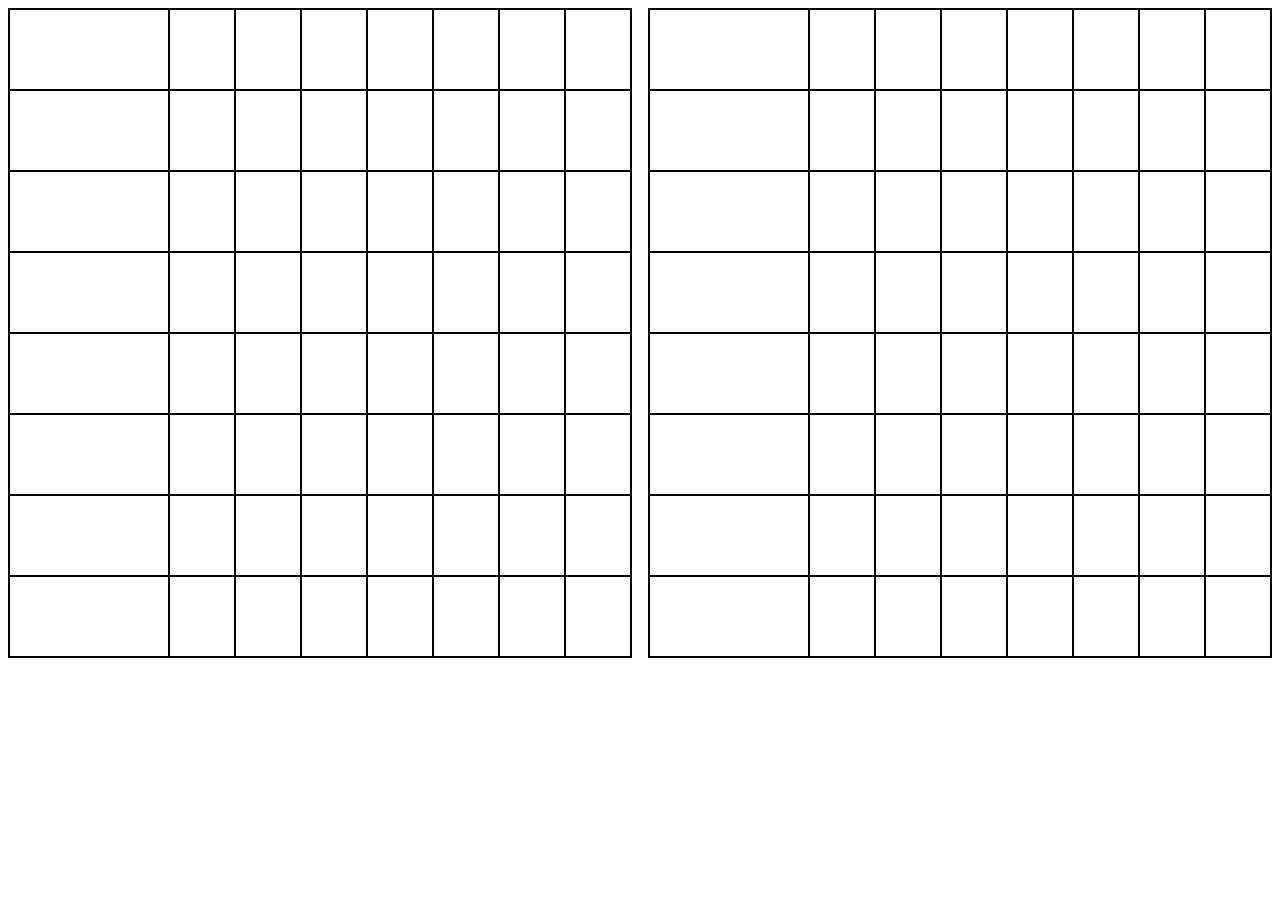
==== game.html @ 0fb9dce0 "Basic game board layout with CSS and JS" ====
<!DOCTYPE html>
<html lang="en">
<head>
    <meta charset="UTF-8">
    <meta name="viewport" content="width=device-width, initial-scale=1.0">
    <link rel="stylesheet" href="assets/game.css" />
    <script src="assets/game.js" defer></script>
    <title>Battleship</title>
</head>
<body>
    <div class="boards">
        <div class="board player"></div>
        <div class="board opponent"></div>
    </div>
</body>
</html>
---- assets/game.css ----
.boards {
	display: grid;
	grid-template-columns: 1fr 1fr;
	gap: 1rem;
}

.board {
	display: grid;
	grid-template-columns: 10rem repeat(7, 1fr);
	grid-auto-rows: minmax(9vh, auto);
	border-top: 2px solid black;
	border-left: 2px solid black;
}

.cell,
.label {
	border-right: 2px solid black;
	border-bottom: 2px solid black;
}
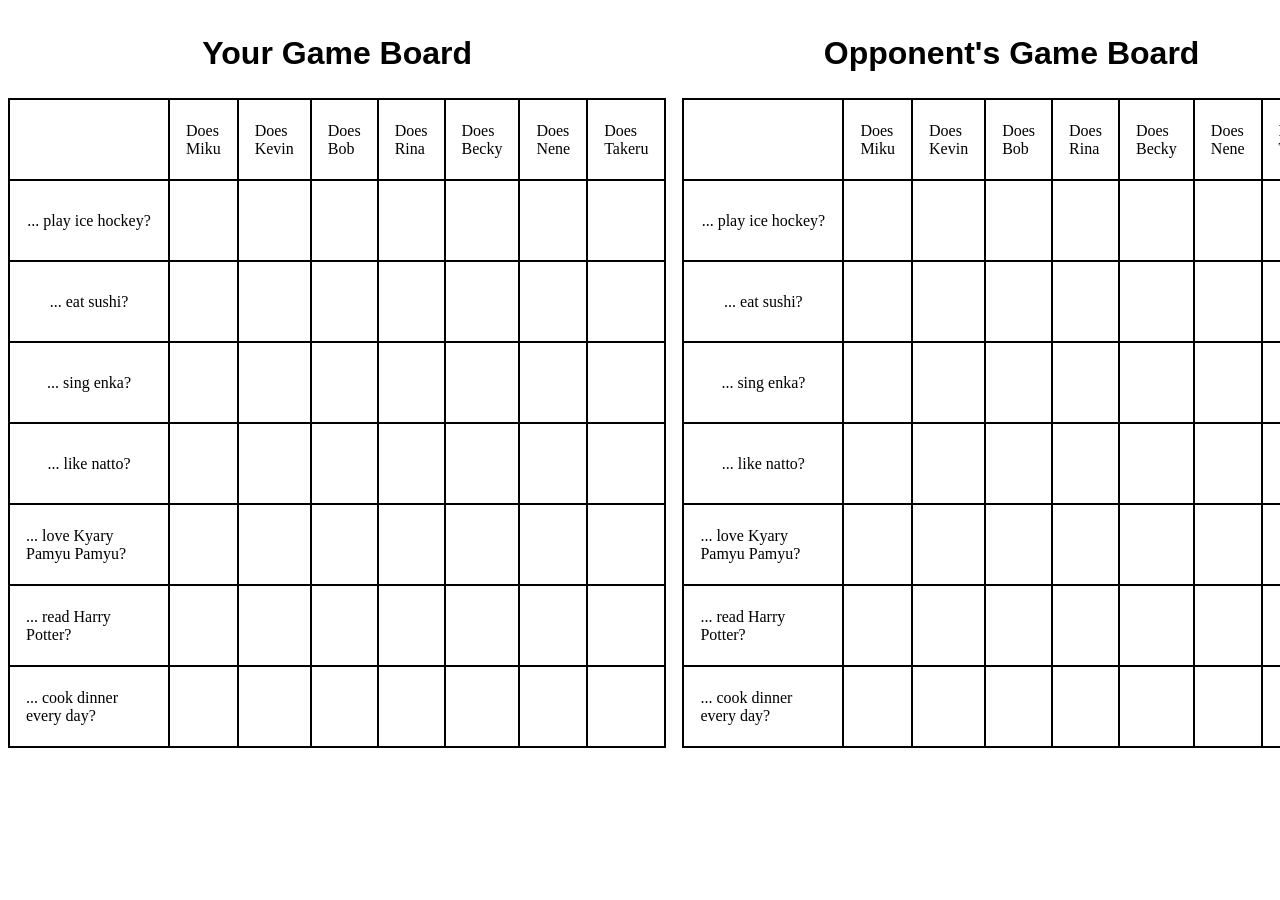
==== commit 52f285bd: "Add board titles" ====
--- a/game.html
+++ b/game.html
@@ -9,8 +9,14 @@
 </head>
 <body>
     <div class="boards">
-        <div class="board player"></div>
-        <div class="board opponent"></div>
+        <div class="side">
+            <h2 class="board-name">Your Game Board</h2>
+            <div class="board player"></div>
+        </div>
+        <div class="side">
+            <h2 class="board-name">Opponent's Game Board</h2>
+            <div class="board opponent"></div>
+        </div>
     </div>
 </body>
 </html>
--- a/assets/game.css
+++ b/assets/game.css
@@ -16,4 +16,23 @@
 .label {
 	border-right: 2px solid black;
 	border-bottom: 2px solid black;
+}
+
+.label {
+	padding: 1rem;
+	display: flex;
+	justify-content: center;
+	align-items: center;
+	text-align: left;
+	white-space: pre-line;
+}
+
+.selected {
+	background-color: hsla(0, 59%, 41%, 0.75);
+}
+
+.board-name {
+	text-align: center;
+	font-family: 'Comic Sans MS', 'Comic Sans', Arial, Helvetica, sans-serif;
+	font-size: 2rem;
 }
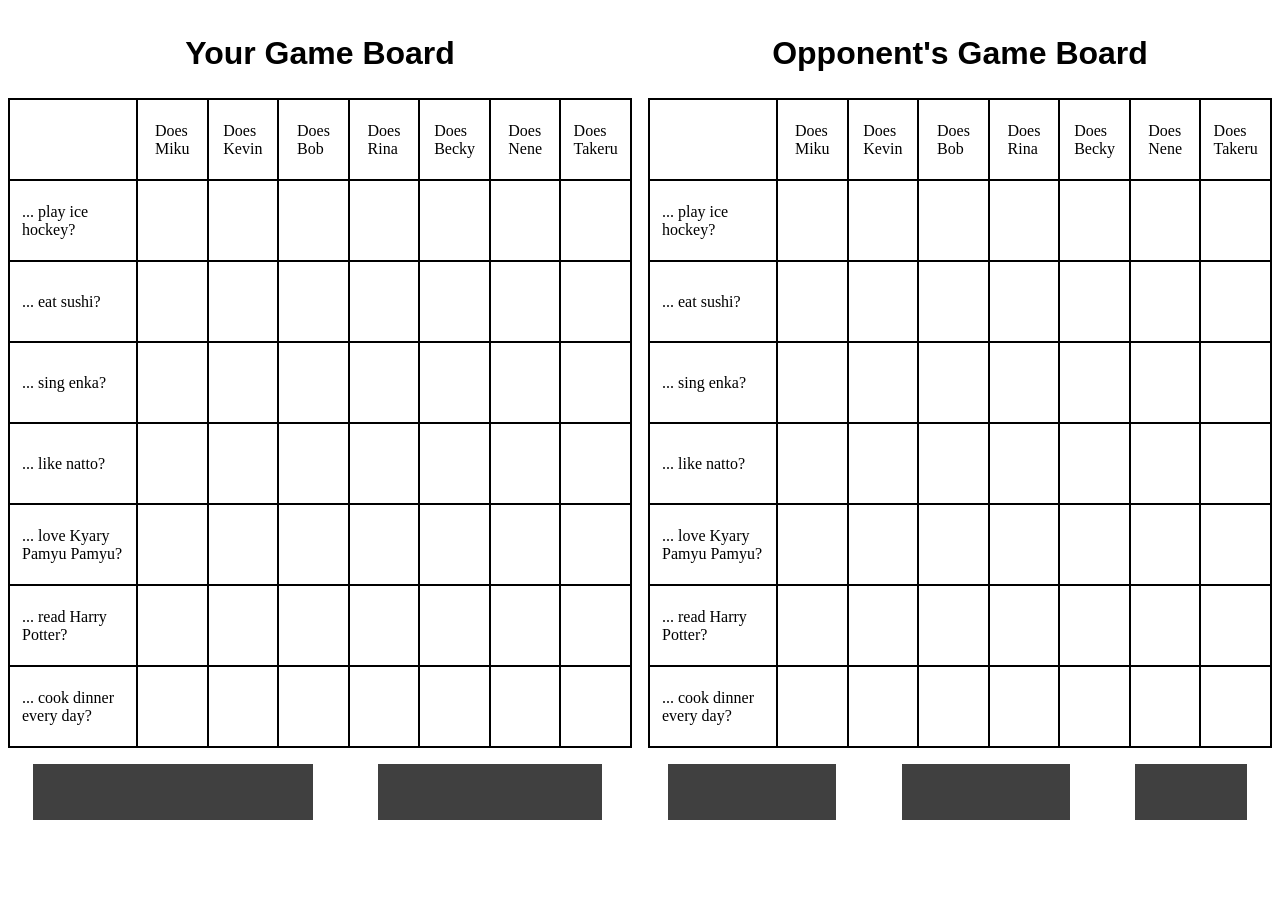
==== commit 504ca53a: "Implement basic ship logic" ====
--- a/game.html
+++ b/game.html
@@ -18,5 +18,6 @@
             <div class="board opponent"></div>
         </div>
     </div>
+    <div class="shipyard"></div>
 </body>
 </html>
--- a/assets/game.css
+++ b/assets/game.css
@@ -2,33 +2,81 @@
 	display: grid;
 	grid-template-columns: 1fr 1fr;
 	gap: 1rem;
+	margin-bottom: 1rem;
 }
 
 .board {
 	display: grid;
-	grid-template-columns: 10rem repeat(7, 1fr);
+	grid-template-columns: 8rem repeat(7, 1fr);
 	grid-auto-rows: minmax(9vh, auto);
 	border-top: 2px solid black;
 	border-left: 2px solid black;
 }
 
 .cell,
-.label {
+.table-corner,
+.label-col,
+.label-row {
 	border-right: 2px solid black;
 	border-bottom: 2px solid black;
 }
 
-.label {
-	padding: 1rem;
+.label-col,
+.label-row {
+	padding: 0.75rem;
 	display: flex;
-	justify-content: center;
 	align-items: center;
 	text-align: left;
 	white-space: pre-line;
 }
 
-.selected {
+.label-col {
+	justify-content: center;
+}
+
+.label-row {
+	justify-content: flex-start;
+}
+
+.selected-player {
 	background-color: hsla(0, 59%, 41%, 0.75);
+}
+
+.selected-opponent {
+	background-color: hsla(268, 59%, 41%, 0.75);
+}
+
+.ship {
+	display: flex;
+	margin-inline: auto;
+}
+
+.ship-square {
+	background-color: hsla(0, 0%, 0%, 0.75);
+	height: 3.5rem;
+	width: 3.5rem;
+}
+
+.ship-selected .ship-square {
+	background-color: hsla(234, 59%, 41%, 0.75);
+}
+
+.ship-placed {
+	background-color: hsl(235, 82%, 50%);
+}
+
+.hit {
+	background-color: hsla(0, 59%, 41%, 0.75);
+}
+
+.miss {
+	background-color: hsl(235, 40%, 83%);
+}
+
+.shipyard {
+	display: flex;
+	flex-wrap: wrap;
+	gap: 1rem;
 }
 
 .board-name {
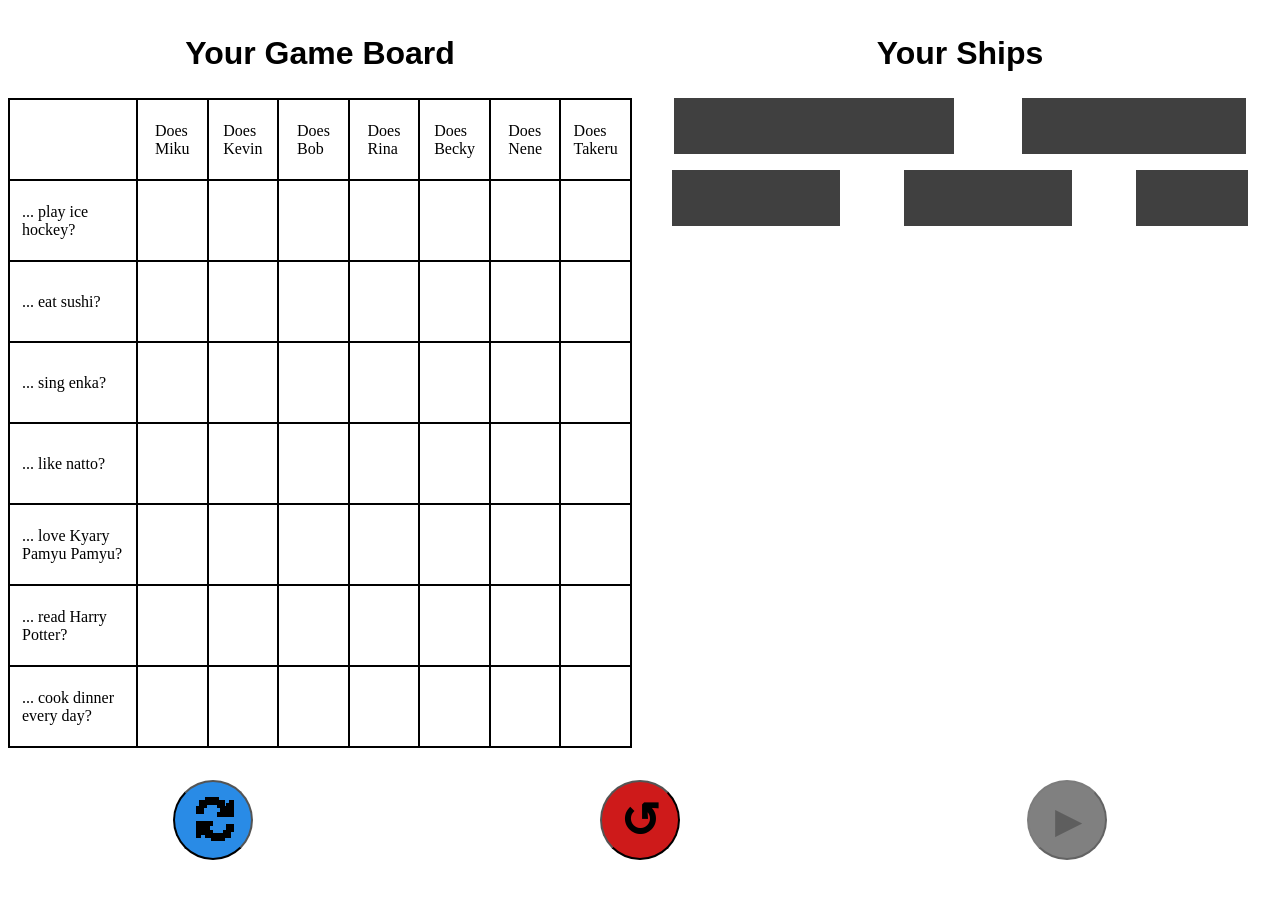
==== commit 0b20d156: "Implement all ship placement and button logic" ====
--- a/game.html
+++ b/game.html
@@ -10,14 +10,19 @@
 <body>
     <div class="boards">
         <div class="side">
-            <h2 class="board-name">Your Game Board</h2>
+            <h2 class="board-name-player">Your Game Board</h2>
             <div class="board player"></div>
         </div>
         <div class="side">
-            <h2 class="board-name">Opponent's Game Board</h2>
-            <div class="board opponent"></div>
+            <h2 class="board-name-opponent">Your Ships</h2>
+            <div class="board opponent hidden"></div>
+            <div class="shipyard"></div>
         </div>
     </div>
-    <div class="shipyard"></div>
+    <div class="button-wrapper">
+        <button class="button-rotate">&#128472;</button>
+        <button class="button-reset">&#8634;</button>
+        <button class="button-ready" disabled>&#9656;</button>
+    </div>
 </body>
 </html>
--- a/assets/game.css
+++ b/assets/game.css
@@ -1,18 +1,3 @@
-.boards {
-	display: grid;
-	grid-template-columns: 1fr 1fr;
-	gap: 1rem;
-	margin-bottom: 1rem;
-}
-
-.board {
-	display: grid;
-	grid-template-columns: 8rem repeat(7, 1fr);
-	grid-auto-rows: minmax(9vh, auto);
-	border-top: 2px solid black;
-	border-left: 2px solid black;
-}
-
 .cell,
 .table-corner,
 .label-col,
@@ -46,6 +31,42 @@
 	background-color: hsla(268, 59%, 41%, 0.75);
 }
 
+.boards {
+	display: grid;
+	grid-template-columns: 1fr 1fr;
+	gap: 1rem;
+	margin-bottom: 1rem;
+}
+
+.board {
+	display: grid;
+	grid-template-columns: 8rem repeat(7, 1fr);
+	grid-auto-rows: minmax(9vh, auto);
+	border-top: 2px solid black;
+	border-left: 2px solid black;
+}
+
+.board-name-player,
+.board-name-opponent {
+	text-align: center;
+	font-family: 'Comic Sans MS', 'Comic Sans', Arial, Helvetica, sans-serif;
+	font-size: 2rem;
+}
+
+.board.opponent.hidden {
+	display: none;
+}
+
+.shipyard {
+	display: flex;
+	flex-wrap: wrap;
+	gap: 1rem;
+
+	&.hidden {
+		display: none;
+	}
+}
+
 .ship {
 	display: flex;
 	margin-inline: auto;
@@ -65,6 +86,12 @@
 	background-color: hsl(235, 82%, 50%);
 }
 
+.ship-used {
+	opacity: 0.3;
+	pointer-events: none;
+	/* display: none; */
+}
+
 .hit {
 	background-color: hsla(0, 59%, 41%, 0.75);
 }
@@ -73,14 +100,50 @@
 	background-color: hsl(235, 40%, 83%);
 }
 
-.shipyard {
-	display: flex;
-	flex-wrap: wrap;
-	gap: 1rem;
+/* Buttons */
+.button-ready,
+.button-reset,
+.button-rotate {
+	border-radius: 50%;
+	font-size: 3rem;
+	font-weight: 900;
+	min-width: 5rem;
+	min-height: 5rem;
+	margin-inline: auto;
 }
 
-.board-name {
-	text-align: center;
-	font-family: 'Comic Sans MS', 'Comic Sans', Arial, Helvetica, sans-serif;
-	font-size: 2rem;
+.button-ready {
+	background-color: rgb(0, 128, 0);
+
+	&:disabled {
+		background-color: rgb(128, 128, 128);
+	}
+}
+
+.button-reset {
+	background-color: rgb(206, 26, 26);
+
+	&:disabled {
+		background-color: rgb(128, 128, 128);
+	}
+}
+
+.button-rotate {
+	transform: rotate(90deg);
+	background-color: rgb(41, 139, 230);
+
+	&.vertical {
+		transform: rotate(0deg);
+	}
+
+	&:disabled {
+		background-color: rgb(128, 128, 128);
+	}
+}
+
+.button-wrapper {
+	padding: 1rem;
+	display: flex;
+	gap: 3rem;
+	margin-inline: auto;
 }
